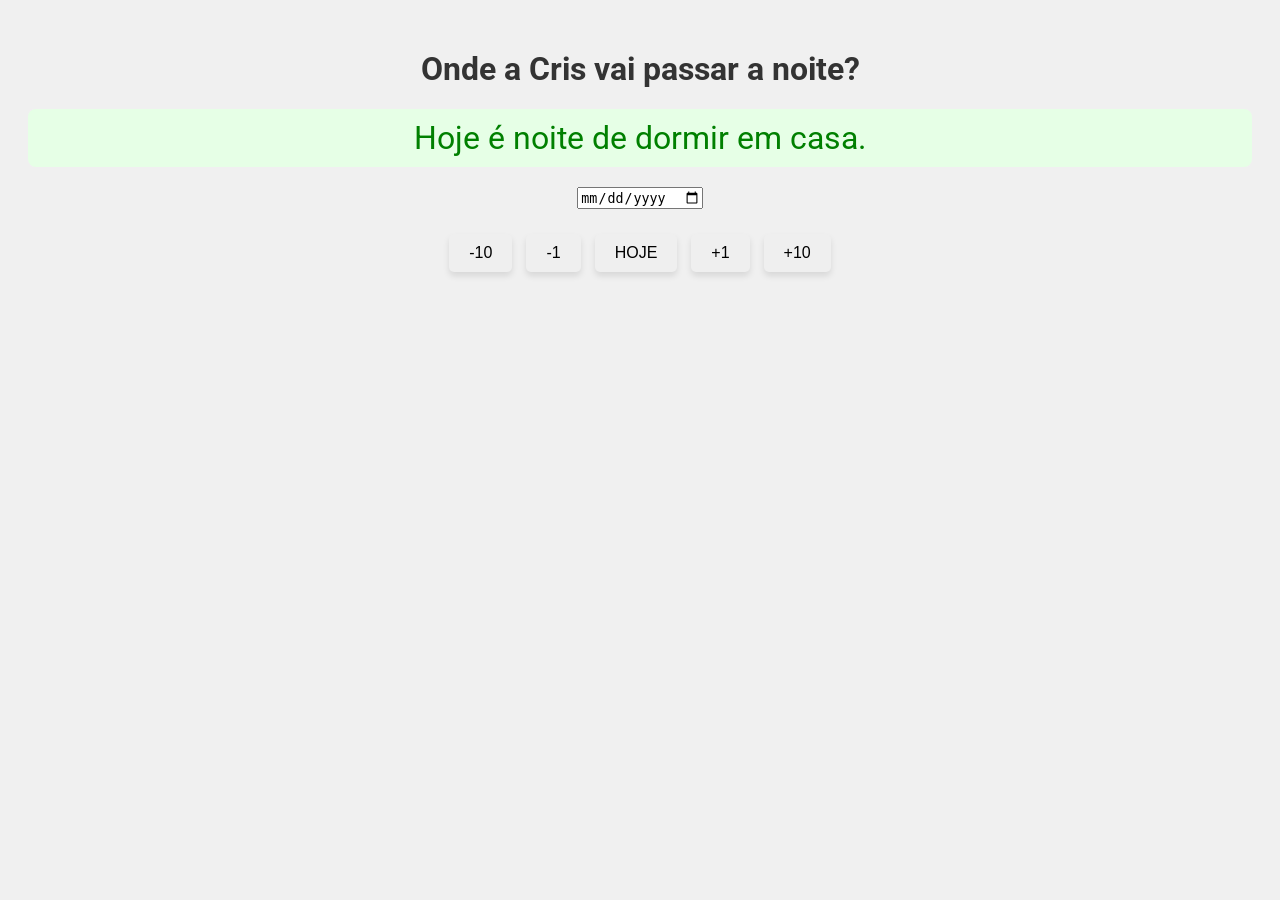
==== Index.html @ 70d3c45c "Create Index.html" ====
<!DOCTYPE html>

<html lang="pt-BR">

<head>

    <meta charset="UTF-8">

    <meta name="viewport" content="width=device-width, initial-scale=1.0">

    <title>Onde a Cris vai passar a noite?</title>

    <link href=https://fonts.googleapis.com/css2?family=Roboto:wght@400;700&display=swap rel="stylesheet">

    <style>

        body {

            font-family: 'Roboto', sans-serif;

            text-align: center;

            margin-top: 50px;

            background-color: #f0f0f0;

            color: #333;

        }

        #result {

            font-size: 2em;

            margin: 20px;

            padding: 10px;

            border-radius: 8px;

            transition: background-color 0.3s, color 0.3s;

        }

        .nav-buttons {

            margin: 20px;

        }

        .nav-buttons button {

            margin: 5px;

            padding: 10px 20px;

            font-size: 1em;

            border: none;

            border-radius: 5px;

            cursor: pointer;

            box-shadow: 0 4px 6px rgba(0, 0, 0, 0.1);

            transition: background-color 0.3s, transform 0.3s;

        }

        .nav-buttons button:hover {

            background-color: #ddd;

            transform: scale(1.05);

        }

        .fora {

            color: red;

            background-color: #ffe6e6;

        }

        .casa {

            color: green;

            background-color: #e6ffe6;

        }

    </style>

</head>

<body>

    <h1>Onde a Cris vai passar a noite?</h1>

    <div id="result"></div>

    <input type="date" id="datePicker" onchange="checkDate()">

    <div class="nav-buttons">

        <button onclick="navigateDate(-10)">-10</button>

        <button onclick="navigateDate(-1)">-1</button>

        <button onclick="navigateToday()">HOJE</button>

        <button onclick="navigateDate(1)">+1</button>

        <button onclick="navigateDate(10)">+10</button>

    </div>

    <div id="selectedDateValue"></div>

 

    <script>

        function isNoiteFora(date) {

            const startDate = new Date('2024-09-01');

            const diffTime = date.getTime() - startDate.getTime();

            const diffDays = Math.floor(diffTime / (1000 * 60 * 60 * 24));

            return diffDays % 2 !== 0;

        }

 

        function formatDate(date) {

            const options = { weekday: 'long', year: 'numeric', month: 'long', day: 'numeric' };

            const formattedDate = date.toLocaleDateString('pt-BR', options);

            return formattedDate.charAt(0).toUpperCase() + formattedDate.slice(1);

        }

 

        function addOneDay(date) {

            const newDate = new Date(date);

            newDate.setDate(newDate.getDate() + 1);

            return newDate;

        }

 

        function updateToday() {

            const today = new Date();

            const result = document.getElementById('result');

            const nextDay = addOneDay(today);

            if (isNoiteFora(today)) {

                result.textContent = `Hoje é noite de dormir fora.`;

                result.className = 'fora';

            } else {

                result.textContent = `Hoje é noite de dormir em casa.`;

                result.className = 'casa';

            }

        }

 

        function checkDate() {

            const datePicker = document.getElementById('datePicker');

            const selectedDate = new Date(datePicker.value);

            const result = document.getElementById('result');

            const selectedDateValue = document.getElementById('selectedDateValue');

//            selectedDateValue.textContent = `Data selecionada: ${datePicker.value}`;

            if (isNaN(selectedDate)) {

                result.textContent = 'Por favor, selecione uma data válida.';

                result.className = '';

                return;

            }

            const nextDay = addOneDay(selectedDate);

            const formattedDate = formatDate(nextDay);

            if (isNoiteFora(selectedDate)) {

                result.textContent = `${formattedDate} é noite de dormir fora.`;

                result.className = 'fora';

            } else {

                result.textContent = `${formattedDate} é noite de dormir em casa.`;

                result.className = 'casa';

            }

        }

 

        function navigateDate(days) {

            const datePicker = document.getElementById('datePicker');

            let selectedDate = new Date(datePicker.value);

            if (isNaN(selectedDate)) {

                selectedDate = new Date();

            }

            selectedDate.setDate(selectedDate.getDate() + days);

            datePicker.value = selectedDate.toISOString().split('T')[0];

            checkDate();

        }

 

        function navigateToday() {

            const datePicker = document.getElementById('datePicker');

            const today = new Date();

            datePicker.value = today.toISOString().split('T')[0];

            checkDate();

        }

 

        updateToday();

    </script>

</body>

</html>
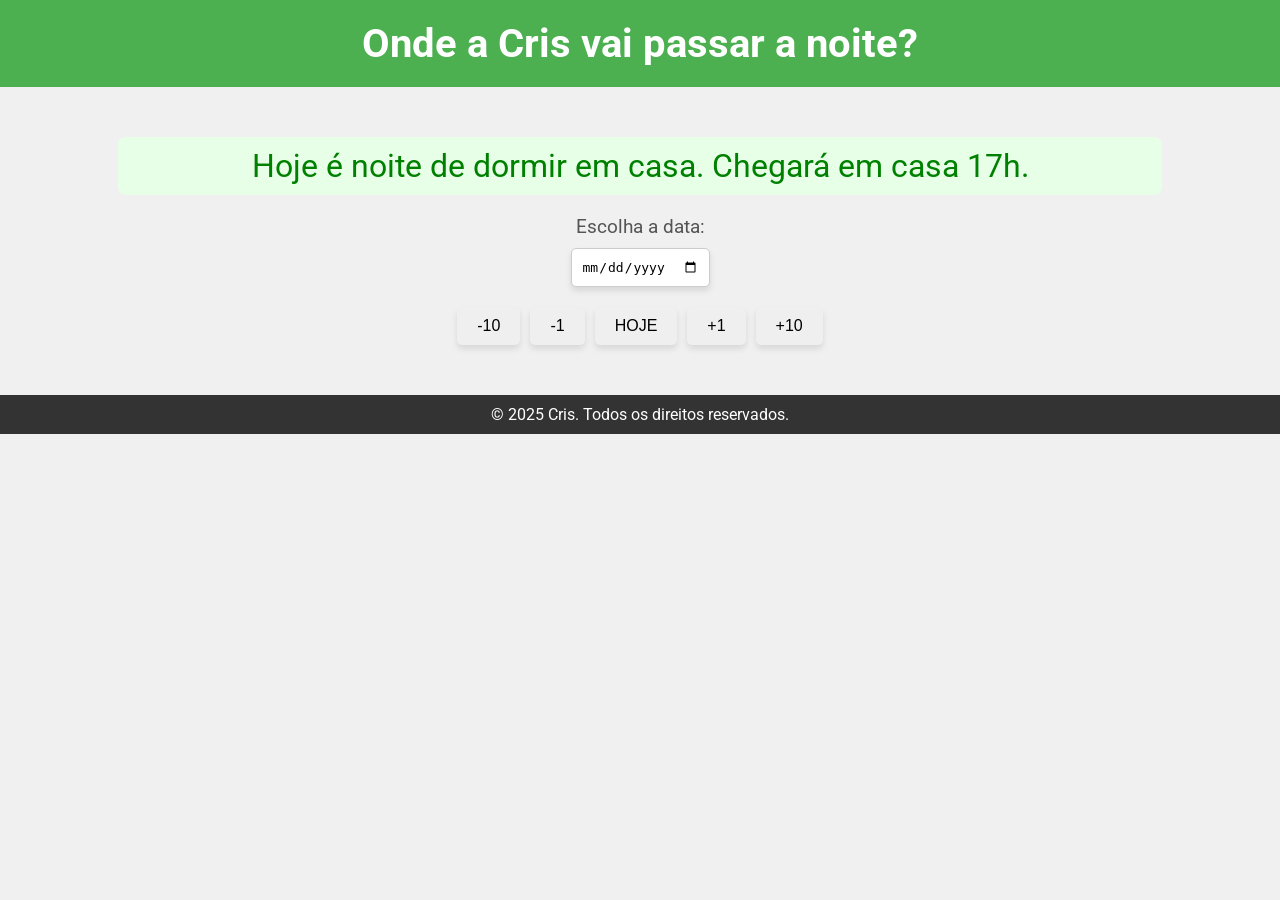
==== commit 84ae5940: "Update Index.html New Layout and better phrases." ====
--- a/Index.html
+++ b/Index.html
@@ -1,279 +1,107 @@
-
 <!DOCTYPE html>
-
 <html lang="pt-BR">
-
 <head>
-
     <meta charset="UTF-8">
-
     <meta name="viewport" content="width=device-width, initial-scale=1.0">
-
     <title>Onde a Cris vai passar a noite?</title>
-
-    <link href=https://fonts.googleapis.com/css2?family=Roboto:wght@400;700&display=swap rel="stylesheet">
-
-    <style>
-
-        body {
-
-            font-family: 'Roboto', sans-serif;
-
-            text-align: center;
-
-            margin-top: 50px;
-
-            background-color: #f0f0f0;
-
-            color: #333;
-
+    <link href="https://fonts.googleapis.com/css2?family=Roboto:wght@400;700&display=swap" rel="stylesheet">
+    <link rel="stylesheet" href="styles.css">
+</head>
+<body>
+    <header>
+        <h1>Onde a Cris vai passar a noite?</h1>
+    </header>
+    <main>
+        <div id="result"></div>
+        <div class="date-container">
+            <label for="datePicker" class="date-label">Escolha a data:</label>
+            <input type="date" id="datePicker" onchange="checkDate()" class="date-picker">
+        </div>
+        <div class="nav-buttons">
+            <button onclick="navigateDate(-10)">-10</button>
+            <button onclick="navigateDate(-1)">-1</button>
+            <button onclick="navigateToday()">HOJE</button>
+            <button onclick="navigateDate(1)">+1</button>
+            <button onclick="navigateDate(10)">+10</button>
+        </div>
+        <div id="selectedDateValue"></div>
+    </main>
+    <footer>
+        <p>&copy; 2025 Cris. Todos os direitos reservados.</p>
+    </footer>
+    <script>
+        function isNoiteFora(date) {
+            const startDate = new Date('2024-09-01');
+            const diffTime = date.getTime() - startDate.getTime();
+            const diffDays = Math.floor(diffTime / (1000 * 60 * 60 * 24));
+            return diffDays % 2 !== 0;
         }
 
-        #result {
-
-            font-size: 2em;
-
-            margin: 20px;
-
-            padding: 10px;
-
-            border-radius: 8px;
-
-            transition: background-color 0.3s, color 0.3s;
-
+        function formatDate(date) {
+            const options = { weekday: 'long', year: 'numeric', month: 'long', day: 'numeric' };
+            const formattedDate = date.toLocaleDateString('pt-BR', options);
+            return formattedDate.charAt(0).toUpperCase() + formattedDate.slice(1);
         }
 
-        .nav-buttons {
-
-            margin: 20px;
-
+        function addOneDay(date) {
+            const newDate = new Date(date);
+            newDate.setDate(newDate.getDate() + 1);
+            return newDate;
         }
 
-        .nav-buttons button {
-
-            margin: 5px;
-
-            padding: 10px 20px;
-
-            font-size: 1em;
-
-            border: none;
-
-            border-radius: 5px;
-
-            cursor: pointer;
-
-            box-shadow: 0 4px 6px rgba(0, 0, 0, 0.1);
-
-            transition: background-color 0.3s, transform 0.3s;
-
+        function updateToday() {
+            const today = new Date();
+            const result = document.getElementById('result');
+            const nextDay = addOneDay(today);
+            if (isNoiteFora(today)) {
+                result.textContent = `Hoje é noite de dormir fora. Em casa até as 19h30.`;
+                result.className = 'fora';
+            } else {
+                result.textContent = `Hoje é noite de dormir em casa. Chegará em casa 17h.`;
+                result.className = 'casa';
+            }
         }
 
-        .nav-buttons button:hover {
-
-            background-color: #ddd;
-
-            transform: scale(1.05);
-
+        function checkDate() {
+            const datePicker = document.getElementById('datePicker');
+            const selectedDate = new Date(datePicker.value);
+            const result = document.getElementById('result');
+            const selectedDateValue = document.getElementById('selectedDateValue');
+            if (isNaN(selectedDate)) {
+                result.textContent = 'Por favor, selecione uma data válida.';
+                result.className = '';
+                return;
+            }
+            const nextDay = addOneDay(selectedDate);
+            const formattedDate = formatDate(nextDay);
+            if (isNoiteFora(selectedDate)) {
+                result.textContent = `${formattedDate} é noite de dormir fora. Em casa até as 19h30.`;
+                result.className = 'fora';
+            } else {
+                result.textContent = `${formattedDate} é noite de dormir em casa. Chegará em casa 17h`;
+                result.className = 'casa';
+            }
         }
 
-        .fora {
-
-            color: red;
-
-            background-color: #ffe6e6;
-
+        function navigateDate(days) {
+            const datePicker = document.getElementById('datePicker');
+            let selectedDate = new Date(datePicker.value);
+            if (isNaN(selectedDate)) {
+                selectedDate = new Date();
+            }
+            selectedDate.setDate(selectedDate.getDate() + days);
+            datePicker.value = selectedDate.toISOString().split('T')[0];
+            checkDate();
         }
 
-        .casa {
-
-            color: green;
-
-            background-color: #e6ffe6;
-
+        function navigateToday() {
+            const datePicker = document.getElementById('datePicker');
+            const today = new Date();
+            datePicker.value = today.toISOString().split('T')[0];
+            checkDate();
         }
 
-    </style>
-
-</head>
-
-<body>
-
-    <h1>Onde a Cris vai passar a noite?</h1>
-
-    <div id="result"></div>
-
-    <input type="date" id="datePicker" onchange="checkDate()">
-
-    <div class="nav-buttons">
-
-        <button onclick="navigateDate(-10)">-10</button>
-
-        <button onclick="navigateDate(-1)">-1</button>
-
-        <button onclick="navigateToday()">HOJE</button>
-
-        <button onclick="navigateDate(1)">+1</button>
-
-        <button onclick="navigateDate(10)">+10</button>
-
-    </div>
-
-    <div id="selectedDateValue"></div>
-
- 
-
-    <script>
-
-        function isNoiteFora(date) {
-
-            const startDate = new Date('2024-09-01');
-
-            const diffTime = date.getTime() - startDate.getTime();
-
-            const diffDays = Math.floor(diffTime / (1000 * 60 * 60 * 24));
-
-            return diffDays % 2 !== 0;
-
-        }
-
- 
-
-        function formatDate(date) {
-
-            const options = { weekday: 'long', year: 'numeric', month: 'long', day: 'numeric' };
-
-            const formattedDate = date.toLocaleDateString('pt-BR', options);
-
-            return formattedDate.charAt(0).toUpperCase() + formattedDate.slice(1);
-
-        }
-
- 
-
-        function addOneDay(date) {
-
-            const newDate = new Date(date);
-
-            newDate.setDate(newDate.getDate() + 1);
-
-            return newDate;
-
-        }
-
- 
-
-        function updateToday() {
-
-            const today = new Date();
-
-            const result = document.getElementById('result');
-
-            const nextDay = addOneDay(today);
-
-            if (isNoiteFora(today)) {
-
-                result.textContent = `Hoje é noite de dormir fora.`;
-
-                result.className = 'fora';
-
-            } else {
-
-                result.textContent = `Hoje é noite de dormir em casa.`;
-
-                result.className = 'casa';
-
-            }
-
-        }
-
- 
-
-        function checkDate() {
-
-            const datePicker = document.getElementById('datePicker');
-
-            const selectedDate = new Date(datePicker.value);
-
-            const result = document.getElementById('result');
-
-            const selectedDateValue = document.getElementById('selectedDateValue');
-
-//            selectedDateValue.textContent = `Data selecionada: ${datePicker.value}`;
-
-            if (isNaN(selectedDate)) {
-
-                result.textContent = 'Por favor, selecione uma data válida.';
-
-                result.className = '';
-
-                return;
-
-            }
-
-            const nextDay = addOneDay(selectedDate);
-
-            const formattedDate = formatDate(nextDay);
-
-            if (isNoiteFora(selectedDate)) {
-
-                result.textContent = `${formattedDate} é noite de dormir fora.`;
-
-                result.className = 'fora';
-
-            } else {
-
-                result.textContent = `${formattedDate} é noite de dormir em casa.`;
-
-                result.className = 'casa';
-
-            }
-
-        }
-
- 
-
-        function navigateDate(days) {
-
-            const datePicker = document.getElementById('datePicker');
-
-            let selectedDate = new Date(datePicker.value);
-
-            if (isNaN(selectedDate)) {
-
-                selectedDate = new Date();
-
-            }
-
-            selectedDate.setDate(selectedDate.getDate() + days);
-
-            datePicker.value = selectedDate.toISOString().split('T')[0];
-
-            checkDate();
-
-        }
-
- 
-
-        function navigateToday() {
-
-            const datePicker = document.getElementById('datePicker');
-
-            const today = new Date();
-
-            datePicker.value = today.toISOString().split('T')[0];
-
-            checkDate();
-
-        }
-
- 
-
         updateToday();
-
     </script>
-
 </body>
-
-</html>
-
+</html
--- a/styles.css
+++ b/styles.css
@@ -0,0 +1,103 @@
+body {
+    font-family: 'Roboto', sans-serif;
+    text-align: center;
+    margin: 0;
+    padding: 0;
+    background-color: #f0f0f0;
+    color: #333;
+}
+
+header {
+    background-color: #4caf50;
+    color: white;
+    padding: 20px 0;
+}
+
+h1 {
+    margin: 0;
+    font-size: 2.5em;
+}
+
+main {
+    margin-top: 50px;
+}
+
+.date-container {
+    margin: 20px auto;
+    display: flex;
+    flex-direction: column;
+    align-items: center;
+}
+
+.date-label {
+    font-size: 1.2em;
+    margin-bottom: 10px;
+    color: #555;
+}
+
+.date-picker {
+    padding: 10px;
+    font-size: 1em;
+    border: 1px solid #ccc;
+    border-radius: 5px;
+    box-shadow: 0 4px 6px rgba(0, 0, 0, 0.1);
+    transition: border-color 0.3s, box-shadow 0.3s;
+}
+
+.date-picker:focus {
+    border-color: #4caf50;
+    box-shadow: 0 0 8px rgba(76, 175, 80, 0.5);
+    outline: none;
+}
+
+#result {
+    font-size: 2em;
+    margin: 20px auto;
+    padding: 10px;
+    border-radius: 8px;
+    width: 80%;
+    transition: background-color 0.3s, color 0.3s;
+}
+
+.nav-buttons {
+    margin: 20px auto;
+    display: flex;
+    justify-content: center;
+    gap: 10px;
+}
+
+.nav-buttons button {
+    padding: 10px 20px;
+    font-size: 1em;
+    border: none;
+    border-radius: 5px;
+    cursor: pointer;
+    box-shadow: 0 4px 6px rgba(0, 0, 0, 0.1);
+    transition: background-color 0.3s, transform 0.3s;
+}
+
+.nav-buttons button:hover {
+    background-color: #ddd;
+    transform: scale(1.05);
+}
+
+.fora {
+    color: red;
+    background-color: #ffe6e6;
+}
+
+.casa {
+    color: green;
+    background-color: #e6ffe6;
+}
+
+footer {
+    margin-top: 50px;
+    padding: 10px 0;
+    background-color: #333;
+    color: white;
+}
+
+footer p {
+    margin: 0;
+}
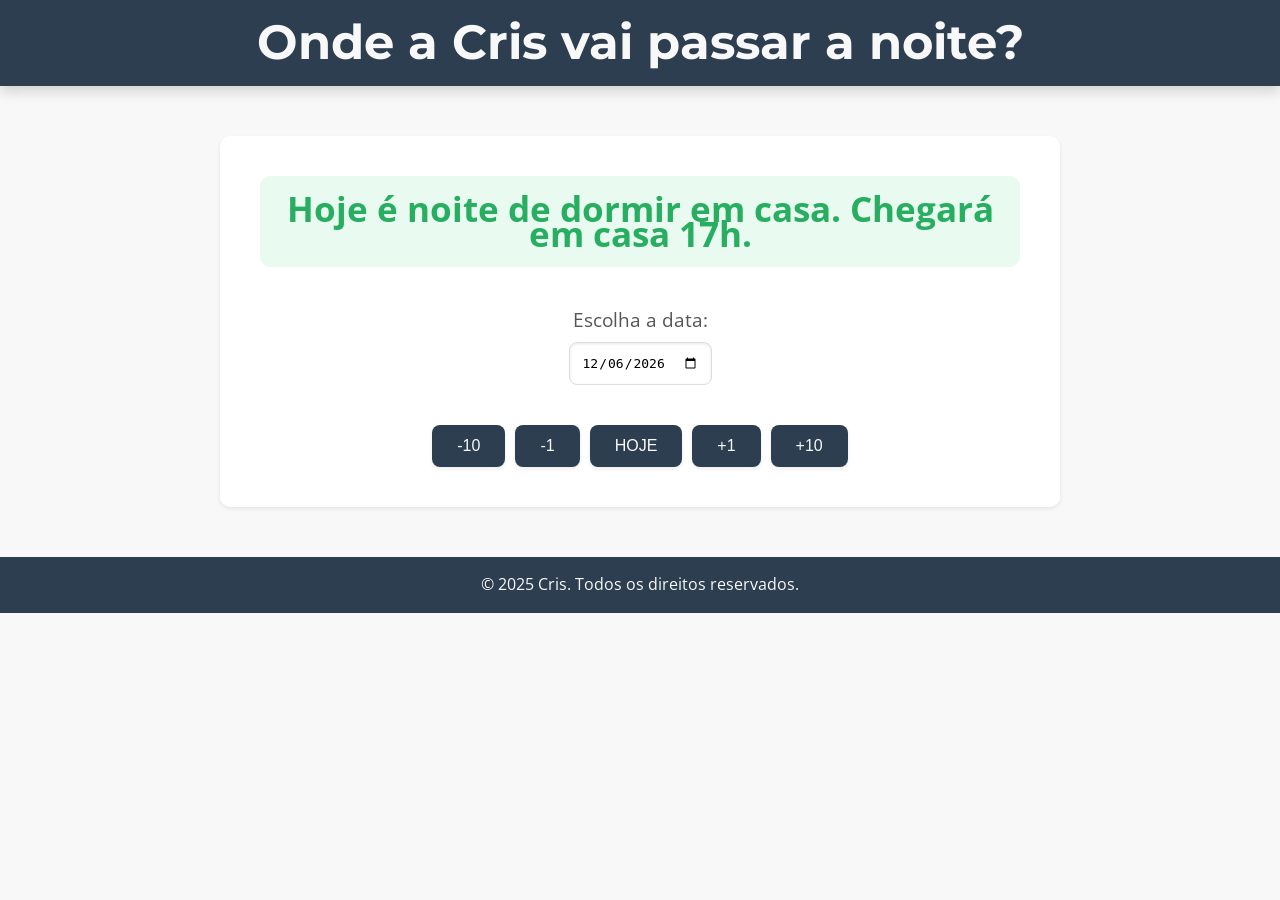
==== commit 0d95ec76: "Update Index.html" ====
--- a/Index.html
+++ b/Index.html
@@ -4,7 +4,8 @@
     <meta charset="UTF-8">
     <meta name="viewport" content="width=device-width, initial-scale=1.0">
     <title>Onde a Cris vai passar a noite?</title>
-    <link href="https://fonts.googleapis.com/css2?family=Roboto:wght@400;700&display=swap" rel="stylesheet">
+    <link rel="icon" type="image/png" href="https://crazy-spy.github.io/Nightcheck/pin.png">
+    <link href="https://fonts.googleapis.com/css2?family=Open+Sans:wght@400;700&family=Montserrat:wght@700&display=swap" rel="stylesheet">
     <link rel="stylesheet" href="styles.css">
 </head>
 <body>
@@ -31,10 +32,16 @@
     </footer>
     <script>
         function isNoiteFora(date) {
+            // A data de referência é 2024-09-01 para "Casa" (par)
+            // Se diffDays for 0 (01/09/2024), então 0 % 2 é 0, que é par (casa).
+            // Se diffDays for 1 (02/09/2024), então 1 % 2 é 1, que é ímpar (fora).
             const startDate = new Date('2024-09-01');
+            startDate.setHours(0, 0, 0, 0); // Zera horas para comparação precisa
+            date.setHours(0, 0, 0, 0); // Zera horas da data selecionada
+
             const diffTime = date.getTime() - startDate.getTime();
             const diffDays = Math.floor(diffTime / (1000 * 60 * 60 * 24));
-            return diffDays % 2 !== 0;
+            return diffDays % 2 !== 0; // true para ímpar (fora), false para par (casa)
         }
 
         function formatDate(date) {
@@ -49,46 +56,61 @@
             return newDate;
         }
 
-        function updateToday() {
-            const today = new Date();
+        function updateResult(date, isToday = false) {
             const result = document.getElementById('result');
-            const nextDay = addOneDay(today);
-            if (isNoiteFora(today)) {
-                result.textContent = `Hoje é noite de dormir fora. Em casa até as 19h30.`;
-                result.className = 'fora';
+            const resultText = isNoiteFora(date);
+            let message = "";
+            let className = "";
+
+            if (isToday) {
+                if (resultText) {
+                    message = `Hoje é noite de dormir fora. Em casa até as 19h30.`;
+                    className = 'fora';
+                } else {
+                    message = `Hoje é noite de dormir em casa. Chegará em casa 17h.`;
+                    className = 'casa';
+                }
             } else {
-                result.textContent = `Hoje é noite de dormir em casa. Chegará em casa 17h.`;
-                result.className = 'casa';
+                const nextDayForDisplay = new Date(date);
+                nextDayForDisplay.setDate(nextDayForDisplay.getDate() + 1); // Display the next day, as logic implies
+                const formattedDate = formatDate(nextDayForDisplay);
+                if (resultText) {
+                    message = `${formattedDate} é noite de dormir fora. Em casa até as 19h30.`;
+                    className = 'fora';
+                } else {
+                    message = `${formattedDate} é noite de dormir em casa. Chegará em casa 17h`;
+                    className = 'casa';
+                }
             }
+            result.textContent = message;
+            result.className = className;
         }
+
 
         function checkDate() {
             const datePicker = document.getElementById('datePicker');
             const selectedDate = new Date(datePicker.value);
-            const result = document.getElementById('result');
-            const selectedDateValue = document.getElementById('selectedDateValue');
-            if (isNaN(selectedDate)) {
+
+            if (isNaN(selectedDate.getTime())) { // Melhor verificação de data inválida
+                const result = document.getElementById('result');
                 result.textContent = 'Por favor, selecione uma data válida.';
                 result.className = '';
                 return;
             }
-            const nextDay = addOneDay(selectedDate);
-            const formattedDate = formatDate(nextDay);
-            if (isNoiteFora(selectedDate)) {
-                result.textContent = `${formattedDate} é noite de dormir fora. Em casa até as 19h30.`;
-                result.className = 'fora';
-            } else {
-                result.textContent = `${formattedDate} é noite de dormir em casa. Chegará em casa 17h`;
-                result.className = 'casa';
-            }
+            updateResult(selectedDate, false);
         }
 
         function navigateDate(days) {
             const datePicker = document.getElementById('datePicker');
-            let selectedDate = new Date(datePicker.value);
-            if (isNaN(selectedDate)) {
+            let selectedDate;
+
+            // Se nada foi selecionado, começa de hoje
+            if (!datePicker.value) {
                 selectedDate = new Date();
+            } else {
+                selectedDate = new Date(datePicker.value);
             }
+
             selectedDate.setDate(selectedDate.getDate() + days);
             datePicker.value = selectedDate.toISOString().split('T')[0];
             checkDate();
@@ -98,10 +120,13 @@
             const datePicker = document.getElementById('datePicker');
             const today = new Date();
             datePicker.value = today.toISOString().split('T')[0];
-            checkDate();
+            updateResult(today, true); // Atualiza com a lógica de "hoje"
         }
 
-        updateToday();
+        // Inicializa com a data de hoje e atualiza o resultado
+        document.addEventListener('DOMContentLoaded', () => {
+            navigateToday();
+        });
     </script>
 </body>
-</html
+</html>
--- a/styles.css
+++ b/styles.css
@@ -1,29 +1,57 @@
+:root {
+    --primary-dark: #2c3e50; /* Azul petróleo escuro */
+    --secondary-blue: #34495e; /* Cinza azulado escuro */
+    --background-light: #f8f8f8; /* Branco muito suave */
+    --text-dark: #222;
+    --text-light: #f8f8f8;
+
+    --status-away-bg: rgba(231, 76, 60, 0.1); /* Terracota suave com opacidade */
+    --status-away-text: #c0392b; /* Terracota escuro */
+    --status-home-bg: rgba(46, 204, 113, 0.1); /* Verde folha suave com opacidade */
+    --status-home-text: #27ae60; /* Verde folha escuro */
+
+    --border-color: #ddd;
+    --focus-border: #3498db; /* Azul para foco */
+    --shadow-light: 0 2px 4px rgba(0, 0, 0, 0.08);
+    --shadow-medium: 0 6px 12px rgba(0, 0, 0, 0.15);
+}
+
 body {
-    font-family: 'Roboto', sans-serif;
+    font-family: 'Open Sans', sans-serif; /* Fonte atualizada */
     text-align: center;
     margin: 0;
     padding: 0;
-    background-color: #f0f0f0;
-    color: #333;
+    background-color: var(--background-light);
+    color: var(--text-dark);
+    line-height: 1.6em; /* Espaçamento entre linhas melhorado */
 }
 
 header {
-    background-color: #4caf50;
-    color: white;
-    padding: 20px 0;
+    background-color: var(--primary-dark);
+    color: var(--text-light);
+    padding: 30px 0; /* Mais padding */
+    box-shadow: var(--shadow-medium); /* Sombra para profundidade */
 }
 
 h1 {
+    font-family: 'Montserrat', sans-serif; /* Fonte diferente para título */
+    font-weight: 700;
+    font-size: 3em; /* Tamanho maior */
     margin: 0;
-    font-size: 2.5em;
 }
 
 main {
-    margin-top: 50px;
+    max-width: 800px; /* Largura máxima para centralizar conteúdo */
+    margin: 50px auto; /* Centraliza a main */
+    padding: 20px;
+    background-color: white; /* Fundo branco para "card" */
+    border-radius: 10px; /* Bordas arredondadas */
+    box-shadow: var(--shadow-light); /* Sombra suave */
 }
 
 .date-container {
     margin: 20px auto;
+    padding: 20px; /* Mais padding */
     display: flex;
     flex-direction: column;
     align-items: center;
@@ -36,27 +64,28 @@
 }
 
 .date-picker {
-    padding: 10px;
+    padding: 12px; /* Ligeiramente maior */
     font-size: 1em;
-    border: 1px solid #ccc;
-    border-radius: 5px;
-    box-shadow: 0 4px 6px rgba(0, 0, 0, 0.1);
-    transition: border-color 0.3s, box-shadow 0.3s;
+    border: 1px solid var(--border-color);
+    border-radius: 8px; /* Bordas mais suaves */
+    box-shadow: inset 0 1px 3px rgba(0, 0, 0, 0.1); /* Sombra interna sutil */
+    transition: all 0.3s ease-in-out; /* Transição suave */
 }
 
 .date-picker:focus {
-    border-color: #4caf50;
-    box-shadow: 0 0 8px rgba(76, 175, 80, 0.5);
+    border-color: var(--focus-border);
+    box-shadow: 0 0 0 3px rgba(52, 152, 219, 0.2), inset 0 1px 3px rgba(0, 0, 0, 0.1); /* Anel de foco sutil */
     outline: none;
 }
 
 #result {
-    font-size: 2em;
+    font-size: 2.2em; /* Tamanho da fonte ajustado */
     margin: 20px auto;
-    padding: 10px;
-    border-radius: 8px;
-    width: 80%;
-    transition: background-color 0.3s, color 0.3s;
+    padding: 20px; /* Mais padding */
+    border-radius: 10px; /* Bordas arredondadas consistentes */
+    max-width: 90%; /* Ajuste de largura dentro do container */
+    font-weight: 700; /* Texto em negrito */
+    transition: background-color 0.3s ease-in-out, color 0.3s ease-in-out; /* Transição suave */
 }
 
 .nav-buttons {
@@ -67,35 +96,38 @@
 }
 
 .nav-buttons button {
-    padding: 10px 20px;
+    padding: 12px 25px; /* Botões maiores */
     font-size: 1em;
     border: none;
-    border-radius: 5px;
+    border-radius: 8px; /* Bordas arredondadas consistentes */
     cursor: pointer;
-    box-shadow: 0 4px 6px rgba(0, 0, 0, 0.1);
-    transition: background-color 0.3s, transform 0.3s;
+    background-color: var(--primary-dark); /* Cor principal para os botões */
+    color: var(--text-light);
+    box-shadow: var(--shadow-light); /* Sombra sutil */
+    transition: all 0.3s ease-in-out; /* Transição suave */
 }
 
 .nav-buttons button:hover {
-    background-color: #ddd;
-    transform: scale(1.05);
+    background-color: var(--secondary-blue); /* Cor secundária no hover */
+    transform: translateY(-2px); /* Efeito de 'levantar' */
+    box-shadow: var(--shadow-medium); /* Sombra mais pronunciada no hover */
 }
 
 .fora {
-    color: red;
-    background-color: #ffe6e6;
+    color: var(--status-away-text);
+    background-color: var(--status-away-bg);
 }
 
 .casa {
-    color: green;
-    background-color: #e6ffe6;
+    color: var(--status-home-text);
+    background-color: var(--status-home-bg);
 }
 
 footer {
     margin-top: 50px;
-    padding: 10px 0;
-    background-color: #333;
-    color: white;
+    padding: 15px 0; /* Mais padding */
+    background-color: var(--primary-dark); /* Cor principal para o rodapé */
+    color: var(--text-light);
 }
 
 footer p {
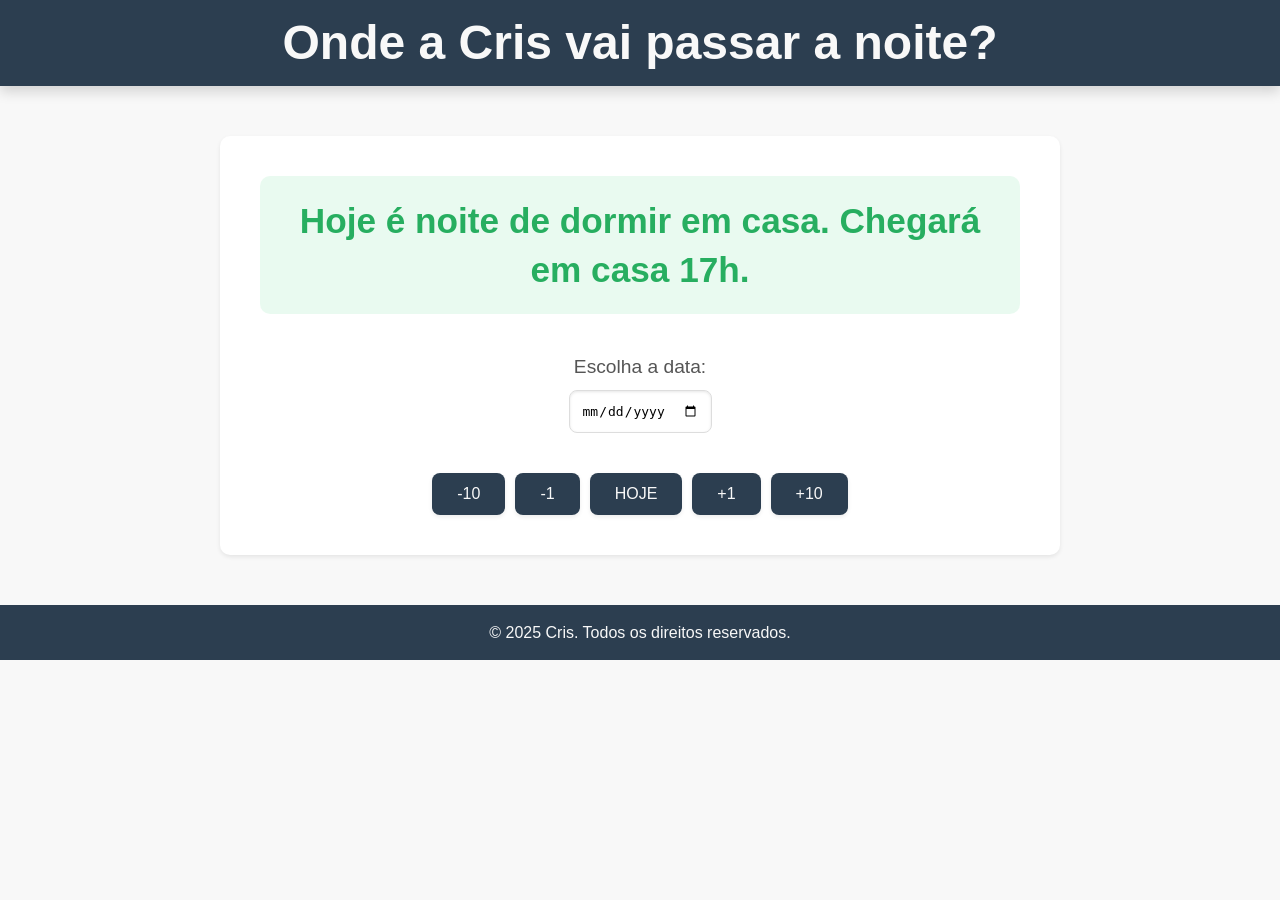
==== commit 0a189ace: "Update Index.html" ====
--- a/Index.html
+++ b/Index.html
@@ -5,7 +5,7 @@
     <meta name="viewport" content="width=device-width, initial-scale=1.0">
     <title>Onde a Cris vai passar a noite?</title>
     <link rel="icon" type="image/png" href="https://crazy-spy.github.io/Nightcheck/pin.png">
-    <link href="https://fonts.googleapis.com/css2?family=Open+Sans:wght@400;700&family=Montserrat:wght@700&display=swap" rel="stylesheet">
+    <link href="https://fonts.googleapis.com/css2?family=Roboto:wght@400;700&display=swap" rel="stylesheet">
     <link rel="stylesheet" href="styles.css">
 </head>
 <body>
@@ -32,16 +32,10 @@
     </footer>
     <script>
         function isNoiteFora(date) {
-            // A data de referência é 2024-09-01 para "Casa" (par)
-            // Se diffDays for 0 (01/09/2024), então 0 % 2 é 0, que é par (casa).
-            // Se diffDays for 1 (02/09/2024), então 1 % 2 é 1, que é ímpar (fora).
             const startDate = new Date('2024-09-01');
-            startDate.setHours(0, 0, 0, 0); // Zera horas para comparação precisa
-            date.setHours(0, 0, 0, 0); // Zera horas da data selecionada
-
             const diffTime = date.getTime() - startDate.getTime();
             const diffDays = Math.floor(diffTime / (1000 * 60 * 60 * 24));
-            return diffDays % 2 !== 0; // true para ímpar (fora), false para par (casa)
+            return diffDays % 2 !== 0;
         }
 
         function formatDate(date) {
@@ -56,61 +50,46 @@
             return newDate;
         }
 
-        function updateResult(date, isToday = false) {
+        function updateToday() {
+            const today = new Date();
             const result = document.getElementById('result');
-            const resultText = isNoiteFora(date);
-            let message = "";
-            let className = "";
-
-            if (isToday) {
-                if (resultText) {
-                    message = `Hoje é noite de dormir fora. Em casa até as 19h30.`;
-                    className = 'fora';
-                } else {
-                    message = `Hoje é noite de dormir em casa. Chegará em casa 17h.`;
-                    className = 'casa';
-                }
+            const nextDay = addOneDay(today);
+            if (isNoiteFora(today)) {
+                result.textContent = `Hoje é noite de dormir fora. Em casa até as 19h30.`;
+                result.className = 'fora';
             } else {
-                const nextDayForDisplay = new Date(date);
-                nextDayForDisplay.setDate(nextDayForDisplay.getDate() + 1); // Display the next day, as logic implies
-                const formattedDate = formatDate(nextDayForDisplay);
-                if (resultText) {
-                    message = `${formattedDate} é noite de dormir fora. Em casa até as 19h30.`;
-                    className = 'fora';
-                } else {
-                    message = `${formattedDate} é noite de dormir em casa. Chegará em casa 17h`;
-                    className = 'casa';
-                }
+                result.textContent = `Hoje é noite de dormir em casa. Chegará em casa 17h.`;
+                result.className = 'casa';
             }
-            result.textContent = message;
-            result.className = className;
         }
-
 
         function checkDate() {
             const datePicker = document.getElementById('datePicker');
             const selectedDate = new Date(datePicker.value);
-
-            if (isNaN(selectedDate.getTime())) { // Melhor verificação de data inválida
-                const result = document.getElementById('result');
+            const result = document.getElementById('result');
+            const selectedDateValue = document.getElementById('selectedDateValue');
+            if (isNaN(selectedDate)) {
                 result.textContent = 'Por favor, selecione uma data válida.';
                 result.className = '';
                 return;
             }
-            updateResult(selectedDate, false);
+            const nextDay = addOneDay(selectedDate);
+            const formattedDate = formatDate(nextDay);
+            if (isNoiteFora(selectedDate)) {
+                result.textContent = `${formattedDate} é noite de dormir fora. Em casa até as 19h30.`;
+                result.className = 'fora';
+            } else {
+                result.textContent = `${formattedDate} é noite de dormir em casa. Chegará em casa 17h`;
+                result.className = 'casa';
+            }
         }
 
         function navigateDate(days) {
             const datePicker = document.getElementById('datePicker');
-            let selectedDate;
-
-            // Se nada foi selecionado, começa de hoje
-            if (!datePicker.value) {
+            let selectedDate = new Date(datePicker.value);
+            if (isNaN(selectedDate)) {
                 selectedDate = new Date();
-            } else {
-                selectedDate = new Date(datePicker.value);
             }
-
             selectedDate.setDate(selectedDate.getDate() + days);
             datePicker.value = selectedDate.toISOString().split('T')[0];
             checkDate();
@@ -120,13 +99,10 @@
             const datePicker = document.getElementById('datePicker');
             const today = new Date();
             datePicker.value = today.toISOString().split('T')[0];
-            updateResult(today, true); // Atualiza com a lógica de "hoje"
+            checkDate();
         }
 
-        // Inicializa com a data de hoje e atualiza o resultado
-        document.addEventListener('DOMContentLoaded', () => {
-            navigateToday();
-        });
+        updateToday();
     </script>
 </body>
-</html>
+</html
--- a/styles.css
+++ b/styles.css
@@ -86,6 +86,7 @@
     max-width: 90%; /* Ajuste de largura dentro do container */
     font-weight: 700; /* Texto em negrito */
     transition: background-color 0.3s ease-in-out, color 0.3s ease-in-out; /* Transição suave */
+    line-height: 1.4; /* Aumentei o espaçamento entre linhas */
 }
 
 .nav-buttons {
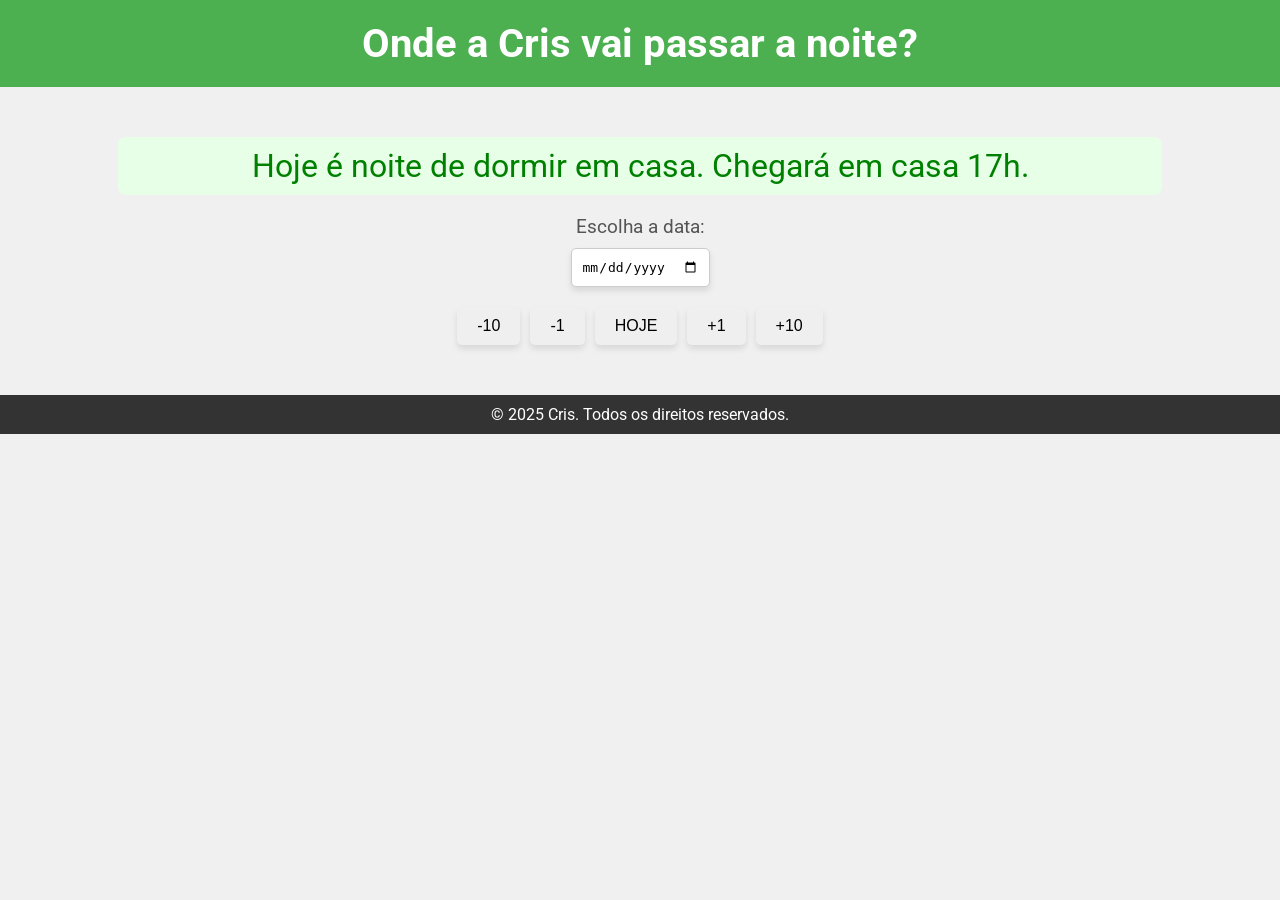
==== commit 0a0ddc29: "Update Index.html" ====
--- a/Index.html
+++ b/Index.html
@@ -105,4 +105,4 @@
         updateToday();
     </script>
 </body>
-</html
+</html>
--- a/styles.css
+++ b/styles.css
@@ -1,57 +1,29 @@
-:root {
-    --primary-dark: #2c3e50; /* Azul petróleo escuro */
-    --secondary-blue: #34495e; /* Cinza azulado escuro */
-    --background-light: #f8f8f8; /* Branco muito suave */
-    --text-dark: #222;
-    --text-light: #f8f8f8;
-
-    --status-away-bg: rgba(231, 76, 60, 0.1); /* Terracota suave com opacidade */
-    --status-away-text: #c0392b; /* Terracota escuro */
-    --status-home-bg: rgba(46, 204, 113, 0.1); /* Verde folha suave com opacidade */
-    --status-home-text: #27ae60; /* Verde folha escuro */
-
-    --border-color: #ddd;
-    --focus-border: #3498db; /* Azul para foco */
-    --shadow-light: 0 2px 4px rgba(0, 0, 0, 0.08);
-    --shadow-medium: 0 6px 12px rgba(0, 0, 0, 0.15);
-}
-
 body {
-    font-family: 'Open Sans', sans-serif; /* Fonte atualizada */
+    font-family: 'Roboto', sans-serif;
     text-align: center;
     margin: 0;
     padding: 0;
-    background-color: var(--background-light);
-    color: var(--text-dark);
-    line-height: 1.6em; /* Espaçamento entre linhas melhorado */
+    background-color: #f0f0f0;
+    color: #333;
 }
 
 header {
-    background-color: var(--primary-dark);
-    color: var(--text-light);
-    padding: 30px 0; /* Mais padding */
-    box-shadow: var(--shadow-medium); /* Sombra para profundidade */
+    background-color: #4caf50;
+    color: white;
+    padding: 20px 0;
 }
 
 h1 {
-    font-family: 'Montserrat', sans-serif; /* Fonte diferente para título */
-    font-weight: 700;
-    font-size: 3em; /* Tamanho maior */
     margin: 0;
+    font-size: 2.5em;
 }
 
 main {
-    max-width: 800px; /* Largura máxima para centralizar conteúdo */
-    margin: 50px auto; /* Centraliza a main */
-    padding: 20px;
-    background-color: white; /* Fundo branco para "card" */
-    border-radius: 10px; /* Bordas arredondadas */
-    box-shadow: var(--shadow-light); /* Sombra suave */
+    margin-top: 50px;
 }
 
 .date-container {
     margin: 20px auto;
-    padding: 20px; /* Mais padding */
     display: flex;
     flex-direction: column;
     align-items: center;
@@ -64,29 +36,27 @@
 }
 
 .date-picker {
-    padding: 12px; /* Ligeiramente maior */
+    padding: 10px;
     font-size: 1em;
-    border: 1px solid var(--border-color);
-    border-radius: 8px; /* Bordas mais suaves */
-    box-shadow: inset 0 1px 3px rgba(0, 0, 0, 0.1); /* Sombra interna sutil */
-    transition: all 0.3s ease-in-out; /* Transição suave */
+    border: 1px solid #ccc;
+    border-radius: 5px;
+    box-shadow: 0 4px 6px rgba(0, 0, 0, 0.1);
+    transition: border-color 0.3s, box-shadow 0.3s;
 }
 
 .date-picker:focus {
-    border-color: var(--focus-border);
-    box-shadow: 0 0 0 3px rgba(52, 152, 219, 0.2), inset 0 1px 3px rgba(0, 0, 0, 0.1); /* Anel de foco sutil */
+    border-color: #4caf50;
+    box-shadow: 0 0 8px rgba(76, 175, 80, 0.5);
     outline: none;
 }
 
 #result {
-    font-size: 2.2em; /* Tamanho da fonte ajustado */
+    font-size: 2em;
     margin: 20px auto;
-    padding: 20px; /* Mais padding */
-    border-radius: 10px; /* Bordas arredondadas consistentes */
-    max-width: 90%; /* Ajuste de largura dentro do container */
-    font-weight: 700; /* Texto em negrito */
-    transition: background-color 0.3s ease-in-out, color 0.3s ease-in-out; /* Transição suave */
-    line-height: 1.4; /* Aumentei o espaçamento entre linhas */
+    padding: 10px;
+    border-radius: 8px;
+    width: 80%;
+    transition: background-color 0.3s, color 0.3s;
 }
 
 .nav-buttons {
@@ -97,38 +67,35 @@
 }
 
 .nav-buttons button {
-    padding: 12px 25px; /* Botões maiores */
+    padding: 10px 20px;
     font-size: 1em;
     border: none;
-    border-radius: 8px; /* Bordas arredondadas consistentes */
+    border-radius: 5px;
     cursor: pointer;
-    background-color: var(--primary-dark); /* Cor principal para os botões */
-    color: var(--text-light);
-    box-shadow: var(--shadow-light); /* Sombra sutil */
-    transition: all 0.3s ease-in-out; /* Transição suave */
+    box-shadow: 0 4px 6px rgba(0, 0, 0, 0.1);
+    transition: background-color 0.3s, transform 0.3s;
 }
 
 .nav-buttons button:hover {
-    background-color: var(--secondary-blue); /* Cor secundária no hover */
-    transform: translateY(-2px); /* Efeito de 'levantar' */
-    box-shadow: var(--shadow-medium); /* Sombra mais pronunciada no hover */
+    background-color: #ddd;
+    transform: scale(1.05);
 }
 
 .fora {
-    color: var(--status-away-text);
-    background-color: var(--status-away-bg);
+    color: red;
+    background-color: #ffe6e6;
 }
 
 .casa {
-    color: var(--status-home-text);
-    background-color: var(--status-home-bg);
+    color: green;
+    background-color: #e6ffe6;
 }
 
 footer {
     margin-top: 50px;
-    padding: 15px 0; /* Mais padding */
-    background-color: var(--primary-dark); /* Cor principal para o rodapé */
-    color: var(--text-light);
+    padding: 10px 0;
+    background-color: #333;
+    color: white;
 }
 
 footer p {
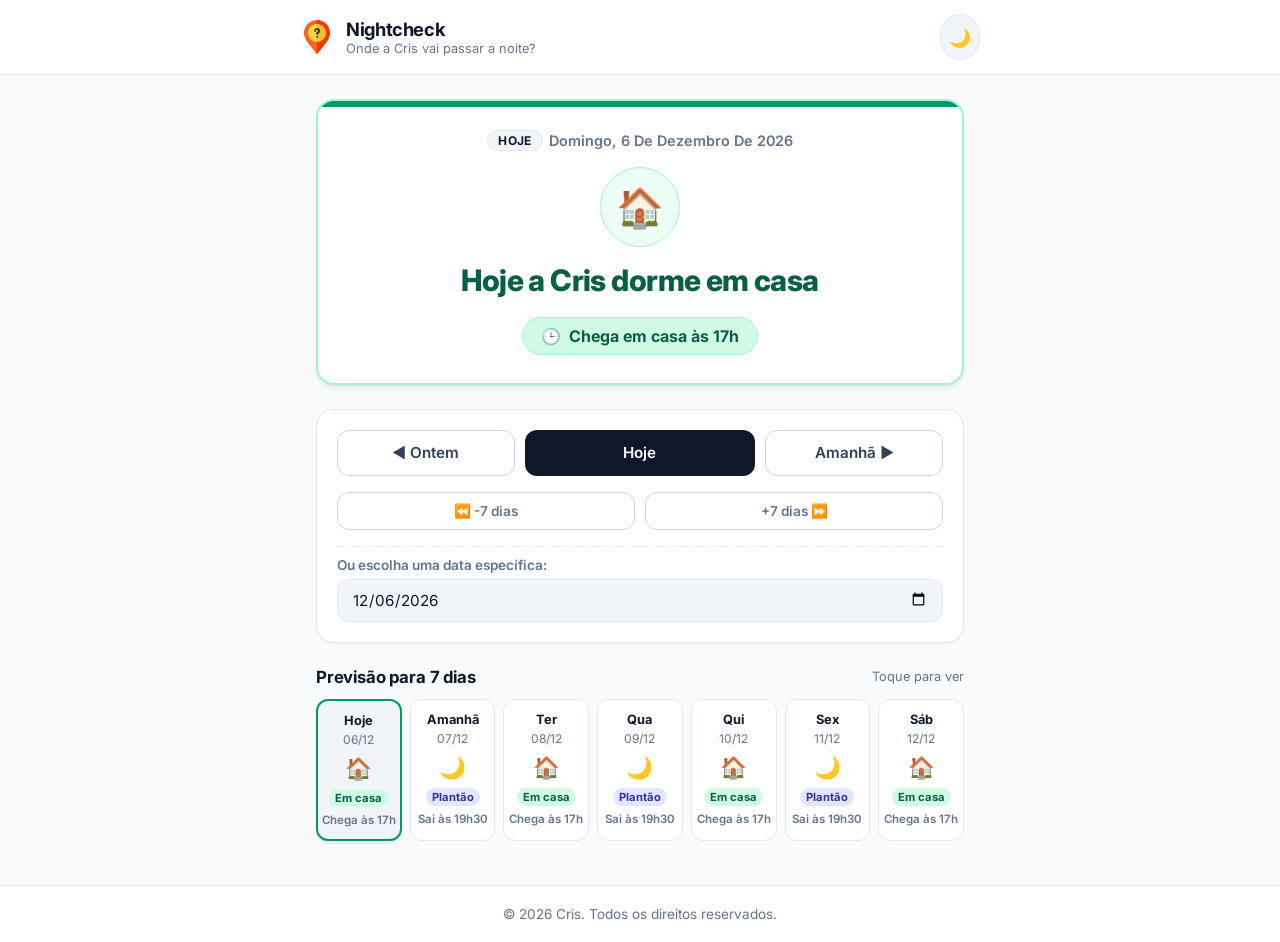
==== commit d4c19dcc: "feat(ui): remodelagem da UX, previsao de 7 dias, PWA, dark mode e documentacao - Correcao de fuso ho" ====
--- a/Index.html
+++ b/Index.html
@@ -2,107 +2,306 @@
 <html lang="pt-BR">
 <head>
     <meta charset="UTF-8">
-    <meta name="viewport" content="width=device-width, initial-scale=1.0">
-    <title>Onde a Cris vai passar a noite?</title>
-    <link rel="icon" type="image/png" href="https://crazy-spy.github.io/Nightcheck/pin.png">
-    <link href="https://fonts.googleapis.com/css2?family=Roboto:wght@400;700&display=swap" rel="stylesheet">
+    <meta name="viewport" content="width=device-width, initial-scale=1.0, maximum-scale=5.0">
+    <title>Nightcheck • Onde a Cris vai passar a noite?</title>
+    
+    <!-- Metatags e Favicon -->
+    <link rel="icon" type="image/png" href="pin.png">
+    <link rel="apple-touch-icon" href="pin.png">
+    <link rel="manifest" href="manifest.json">
+    <meta name="theme-color" content="#059669">
+    <meta name="mobile-web-app-capable" content="yes">
+    <meta name="apple-mobile-web-app-capable" content="yes">
+    <meta name="apple-mobile-web-app-status-bar-style" content="default">
+    <meta name="apple-mobile-web-app-title" content="Nightcheck">
+    <meta name="description" content="Consulte onde a Cris vai passar a noite e os horários previstos de chegada em casa.">
+
+    <!-- Tipografia e Estilos -->
+    <link rel="preconnect" href="https://fonts.googleapis.com">
+    <link rel="preconnect" href="https://fonts.gstatic.com" crossorigin>
+    <link href="https://fonts.googleapis.com/css2?family=Inter:wght@400;500;600;700;800&display=swap" rel="stylesheet">
     <link rel="stylesheet" href="styles.css">
 </head>
 <body>
     <header>
-        <h1>Onde a Cris vai passar a noite?</h1>
+        <div class="header-container">
+            <div class="brand">
+                <img src="pin.png" alt="Nightcheck Logo" class="brand-icon">
+                <div class="brand-text">
+                    <h1>Nightcheck</h1>
+                    <p>Onde a Cris vai passar a noite?</p>
+                </div>
+            </div>
+            <button id="themeToggle" class="theme-toggle-btn" aria-label="Alternar tema claro/escuro" title="Alternar tema">
+                🌙
+            </button>
+        </div>
     </header>
+
     <main>
-        <div id="result"></div>
-        <div class="date-container">
-            <label for="datePicker" class="date-label">Escolha a data:</label>
-            <input type="date" id="datePicker" onchange="checkDate()" class="date-picker">
-        </div>
-        <div class="nav-buttons">
-            <button onclick="navigateDate(-10)">-10</button>
-            <button onclick="navigateDate(-1)">-1</button>
-            <button onclick="navigateToday()">HOJE</button>
-            <button onclick="navigateDate(1)">+1</button>
-            <button onclick="navigateDate(10)">+10</button>
-        </div>
-        <div id="selectedDateValue"></div>
+        <!-- Card Principal de Status -->
+        <section id="statusCard" class="status-card" aria-live="polite">
+            <div class="date-badge">
+                <span id="relativeTag" class="relative-tag" style="display: none;">HOJE</span>
+                <span id="dateText">Carregando data...</span>
+            </div>
+            
+            <div id="iconWrapper" class="icon-wrapper">
+                <span id="statusIcon">🏠</span>
+            </div>
+
+            <h2 id="statusTitle" class="status-title">Dormir em Casa</h2>
+
+            <div>
+                <span id="timeBadge" class="time-badge">
+                    <span>🕒</span>
+                    <strong id="timeText">Chega em casa às 17h</strong>
+                </span>
+            </div>
+        </section>
+
+        <!-- Controles de Navegação -->
+        <section class="controls-container" aria-label="Controles de data">
+            <div class="nav-buttons-primary">
+                <button type="button" class="btn-secondary" onclick="navigateDays(-1)" aria-label="Dia anterior">
+                    ◀ Ontem
+                </button>
+                <button type="button" class="btn-today" onclick="navigateToToday()" aria-label="Ir para hoje">
+                    Hoje
+                </button>
+                <button type="button" class="btn-secondary" onclick="navigateDays(1)" aria-label="Próximo dia">
+                    Amanhã ▶
+                </button>
+            </div>
+
+            <div class="nav-buttons-secondary">
+                <button type="button" class="btn-secondary btn-sm" onclick="navigateDays(-7)" aria-label="Voltar uma semana">
+                    ⏪ -7 dias
+                </button>
+                <button type="button" class="btn-secondary btn-sm" onclick="navigateDays(7)" aria-label="Avançar uma semana">
+                    +7 dias ⏩
+                </button>
+            </div>
+
+            <div class="date-input-group">
+                <label for="datePicker" class="date-input-label">Ou escolha uma data específica:</label>
+                <input type="date" id="datePicker" class="date-picker" onchange="onDatePickerChange()">
+            </div>
+        </section>
+
+        <!-- Previsão dos Próximos 7 Dias -->
+        <section class="forecast-section" aria-label="Previsão dos próximos dias">
+            <div class="section-header">
+                <h2>Previsão para 7 dias</h2>
+                <span>Toque para ver</span>
+            </div>
+            <div id="forecastGrid" class="forecast-grid">
+                <!-- Inserido dinamicamente via JS -->
+            </div>
+        </section>
     </main>
+
     <footer>
-        <p>&copy; 2025 Cris. Todos os direitos reservados.</p>
+        <p>&copy; <span id="currentYear">2026</span> Cris. Todos os direitos reservados.</p>
     </footer>
+
     <script>
+        // Data base da regra: 01 de Setembro de 2024
+        // Dia 01/09/2024: Dorme em Casa (diff = 0 -> 0 % 2 === 0)
+        // Dia 02/09/2024: Dorme Fora (diff = 1 -> 1 % 2 !== 0)
+        const BASE_DATE = new Date(2024, 8, 1, 12, 0, 0);
+
+        // Estado da data atualmente em exibição
+        let activeDate = new Date();
+
+        // Utilitários de data imunes a problemas de timezone UTC
+        function toLocalDateString(date) {
+            const year = date.getFullYear();
+            const month = String(date.getMonth() + 1).padStart(2, '0');
+            const day = String(date.getDate()).padStart(2, '0');
+            return `${year}-${month}-${day}`;
+        }
+
+        function parseLocalDate(dateStr) {
+            if (!dateStr) return new Date();
+            const [year, month, day] = dateStr.split('-').map(Number);
+            return new Date(year, month - 1, day, 12, 0, 0);
+        }
+
+        function getCalendarDayDiff(targetDate, baseDate) {
+            const d1 = new Date(targetDate.getFullYear(), targetDate.getMonth(), targetDate.getDate(), 12, 0, 0);
+            const d2 = new Date(baseDate.getFullYear(), baseDate.getMonth(), baseDate.getDate(), 12, 0, 0);
+            const msPerDay = 1000 * 60 * 60 * 24;
+            return Math.round((d1.getTime() - d2.getTime()) / msPerDay);
+        }
+
         function isNoiteFora(date) {
-            const startDate = new Date('2024-09-01');
-            const diffTime = date.getTime() - startDate.getTime();
-            const diffDays = Math.floor(diffTime / (1000 * 60 * 60 * 24));
-            return diffDays % 2 !== 0;
-        }
-
-        function formatDate(date) {
-            const options = { weekday: 'long', year: 'numeric', month: 'long', day: 'numeric' };
-            const formattedDate = date.toLocaleDateString('pt-BR', options);
-            return formattedDate.charAt(0).toUpperCase() + formattedDate.slice(1);
-        }
-
-        function addOneDay(date) {
-            const newDate = new Date(date);
-            newDate.setDate(newDate.getDate() + 1);
-            return newDate;
-        }
-
-        function updateToday() {
+            const diffDays = getCalendarDayDiff(date, BASE_DATE);
+            return ((diffDays % 2) + 2) % 2 !== 0;
+        }
+
+        function formatFullDate(date) {
+            const weekday = date.toLocaleDateString('pt-BR', { weekday: 'long' });
+            const capitalizedWeekday = weekday.charAt(0).toUpperCase() + weekday.slice(1);
+            const day = date.getDate();
+            const month = date.toLocaleDateString('pt-BR', { month: 'long' });
+            const year = date.getFullYear();
+            return `${capitalizedWeekday}, ${day} de ${month} de ${year}`;
+        }
+
+        function getRelativeLabel(targetDate) {
             const today = new Date();
-            const result = document.getElementById('result');
-            const nextDay = addOneDay(today);
-            if (isNoiteFora(today)) {
-                result.textContent = `Hoje é noite de dormir fora. Em casa até as 19h30.`;
-                result.className = 'fora';
+            const diff = getCalendarDayDiff(targetDate, today);
+            if (diff === 0) return 'HOJE';
+            if (diff === 1) return 'AMANHÃ';
+            if (diff === -1) return 'ONTEM';
+            return null;
+        }
+
+        function renderView(date) {
+            activeDate = new Date(date.getFullYear(), date.getMonth(), date.getDate(), 12, 0, 0);
+            const datePicker = document.getElementById('datePicker');
+            datePicker.value = toLocalDateString(activeDate);
+
+            const statusCard = document.getElementById('statusCard');
+            const relativeTag = document.getElementById('relativeTag');
+            const dateText = document.getElementById('dateText');
+            const statusIcon = document.getElementById('statusIcon');
+            const statusTitle = document.getElementById('statusTitle');
+            const timeText = document.getElementById('timeText');
+
+            const relativeLabel = getRelativeLabel(activeDate);
+            if (relativeLabel) {
+                relativeTag.textContent = relativeLabel;
+                relativeTag.style.display = 'inline-block';
             } else {
-                result.textContent = `Hoje é noite de dormir em casa. Chegará em casa 17h.`;
-                result.className = 'casa';
-            }
-        }
-
-        function checkDate() {
+                relativeTag.style.display = 'none';
+            }
+
+            dateText.textContent = formatFullDate(activeDate);
+
+            const dormeFora = isNoiteFora(activeDate);
+
+            if (dormeFora) {
+                statusCard.className = 'status-card fora';
+                statusIcon.textContent = '🌙';
+                if (relativeLabel === 'HOJE') {
+                    statusTitle.textContent = 'Hoje a Cris dorme no plantão';
+                } else if (relativeLabel === 'AMANHÃ') {
+                    statusTitle.textContent = 'Amanhã a Cris dorme no plantão';
+                } else {
+                    statusTitle.textContent = 'Noite de plantão (dorme fora)';
+                }
+                timeText.textContent = 'Está em casa até as 19h30.';
+            } else {
+                statusCard.className = 'status-card casa';
+                statusIcon.textContent = '🏠';
+                if (relativeLabel === 'HOJE') {
+                    statusTitle.textContent = 'Hoje a Cris dorme em casa';
+                } else if (relativeLabel === 'AMANHÃ') {
+                    statusTitle.textContent = 'Amanhã a Cris dorme em casa';
+                } else {
+                    statusTitle.textContent = 'Noite de dormir em casa';
+                }
+                timeText.textContent = 'Chega em casa às 17h';
+            }
+
+            renderForecast();
+        }
+
+        function renderForecast() {
+            const forecastGrid = document.getElementById('forecastGrid');
+            forecastGrid.innerHTML = '';
+
+            const today = new Date();
+            const diffFromToday = Math.abs(getCalendarDayDiff(activeDate, today));
+            // Se estiver navegando próximo a hoje, inicia por hoje; se foi longe, inicia da activeDate
+            const startDate = diffFromToday <= 6 ? today : activeDate;
+
+            for (let i = 0; i < 7; i++) {
+                const dayDate = new Date(startDate.getFullYear(), startDate.getMonth(), startDate.getDate() + i, 12, 0, 0);
+                const fora = isNoiteFora(dayDate);
+                const isActive = getCalendarDayDiff(dayDate, activeDate) === 0;
+                const relativeLabel = getRelativeLabel(dayDate);
+
+                const card = document.createElement('div');
+                card.className = `forecast-card ${fora ? 'fora' : 'casa'} ${isActive ? 'active' : ''}`;
+                card.tabIndex = 0;
+                card.setAttribute('role', 'button');
+                card.setAttribute('aria-label', `Ver detalhes de ${formatFullDate(dayDate)}`);
+
+                let weekdayLabel = dayDate.toLocaleDateString('pt-BR', { weekday: 'short' }).replace('.', '');
+                if (relativeLabel === 'HOJE') weekdayLabel = 'Hoje';
+                else if (relativeLabel === 'AMANHÃ') weekdayLabel = 'Amanhã';
+
+                const dayMonth = `${String(dayDate.getDate()).padStart(2, '0')}/${String(dayDate.getMonth() + 1).padStart(2, '0')}`;
+
+                card.innerHTML = `
+                    <span class="forecast-weekday">${weekdayLabel}</span>
+                    <span class="forecast-date">${dayMonth}</span>
+                    <span class="forecast-icon">${fora ? '🌙' : '🏠'}</span>
+                    <span class="forecast-pill">${fora ? 'Plantão' : 'Em casa'}</span>
+                    <span class="forecast-time">${fora ? 'Sai às 19h30' : 'Chega às 17h'}</span>
+                `;
+
+                card.onclick = () => renderView(dayDate);
+                card.onkeydown = (e) => {
+                    if (e.key === 'Enter' || e.key === ' ') {
+                        e.preventDefault();
+                        renderView(dayDate);
+                    }
+                };
+
+                forecastGrid.appendChild(card);
+            }
+        }
+
+        function navigateDays(days) {
+            const nextDate = new Date(activeDate.getFullYear(), activeDate.getMonth(), activeDate.getDate() + days, 12, 0, 0);
+            renderView(nextDate);
+        }
+
+        function navigateToToday() {
+            renderView(new Date());
+        }
+
+        function onDatePickerChange() {
             const datePicker = document.getElementById('datePicker');
-            const selectedDate = new Date(datePicker.value);
-            const result = document.getElementById('result');
-            const selectedDateValue = document.getElementById('selectedDateValue');
-            if (isNaN(selectedDate)) {
-                result.textContent = 'Por favor, selecione uma data válida.';
-                result.className = '';
-                return;
-            }
-            const nextDay = addOneDay(selectedDate);
-            const formattedDate = formatDate(nextDay);
-            if (isNoiteFora(selectedDate)) {
-                result.textContent = `${formattedDate} é noite de dormir fora. Em casa até as 19h30.`;
-                result.className = 'fora';
+            if (datePicker.value) {
+                renderView(parseLocalDate(datePicker.value));
+            }
+        }
+
+        // ================= TEMA ESCURO / CLARO =================
+        const themeToggle = document.getElementById('themeToggle');
+        
+        function initTheme() {
+            const savedTheme = localStorage.getItem('nightcheck_theme');
+            const prefersDark = window.matchMedia && window.matchMedia('(prefers-color-scheme: dark)').matches;
+            
+            if (savedTheme === 'dark' || (!savedTheme && prefersDark)) {
+                document.documentElement.setAttribute('data-theme', 'dark');
+                themeToggle.textContent = '☀️';
             } else {
-                result.textContent = `${formattedDate} é noite de dormir em casa. Chegará em casa 17h`;
-                result.className = 'casa';
-            }
-        }
-
-        function navigateDate(days) {
-            const datePicker = document.getElementById('datePicker');
-            let selectedDate = new Date(datePicker.value);
-            if (isNaN(selectedDate)) {
-                selectedDate = new Date();
-            }
-            selectedDate.setDate(selectedDate.getDate() + days);
-            datePicker.value = selectedDate.toISOString().split('T')[0];
-            checkDate();
-        }
-
-        function navigateToday() {
-            const datePicker = document.getElementById('datePicker');
-            const today = new Date();
-            datePicker.value = today.toISOString().split('T')[0];
-            checkDate();
-        }
-
-        updateToday();
+                document.documentElement.setAttribute('data-theme', 'light');
+                themeToggle.textContent = '🌙';
+            }
+        }
+
+        themeToggle.addEventListener('click', () => {
+            const currentTheme = document.documentElement.getAttribute('data-theme');
+            const nextTheme = currentTheme === 'dark' ? 'light' : 'dark';
+            document.documentElement.setAttribute('data-theme', nextTheme);
+            themeToggle.textContent = nextTheme === 'dark' ? '☀️' : '🌙';
+            localStorage.setItem('nightcheck_theme', nextTheme);
+        });
+
+        // Ano dinâmico no footer
+        document.getElementById('currentYear').textContent = new Date().getFullYear();
+
+        // Inicialização
+        initTheme();
+        navigateToToday();
     </script>
 </body>
 </html>
--- a/styles.css
+++ b/styles.css
@@ -1,103 +1,563 @@
-body {
-    font-family: 'Roboto', sans-serif;
-    text-align: center;
+:root {
+    --bg-app: #f8fafc;
+    --bg-card: #ffffff;
+    --bg-card-subtle: #f1f5f9;
+    --text-main: #0f172a;
+    --text-muted: #64748b;
+    --border-subtle: #e2e8f0;
+    --shadow-sm: 0 1px 2px 0 rgba(0, 0, 0, 0.05);
+    --shadow-md: 0 4px 6px -1px rgba(0, 0, 0, 0.07), 0 2px 4px -2px rgba(0, 0, 0, 0.05);
+    --shadow-lg: 0 10px 15px -3px rgba(0, 0, 0, 0.08), 0 4px 6px -4px rgba(0, 0, 0, 0.04);
+
+    /* Cores - Em Casa (Esmeralda / Menta) */
+    --casa-primary: #059669;
+    --casa-bg: #ecfdf5;
+    --casa-border: #a7f3d0;
+    --casa-text: #065f46;
+    --casa-badge-bg: #d1fae5;
+
+    /* Cores - Fora (Índigo / Noturno) */
+    --fora-primary: #4f46e5;
+    --fora-bg: #eef2ff;
+    --fora-border: #c7d2fe;
+    --fora-text: #3730a3;
+    --fora-badge-bg: #e0e7ff;
+
+    /* Botões & Interação */
+    --btn-primary-bg: #0f172a;
+    --btn-primary-text: #ffffff;
+    --btn-primary-hover: #1e293b;
+    --btn-secondary-bg: #ffffff;
+    --btn-secondary-text: #334155;
+    --btn-secondary-border: #cbd5e1;
+    --btn-secondary-hover: #f1f5f9;
+    --radius-sm: 8px;
+    --radius-md: 12px;
+    --radius-lg: 18px;
+    --radius-full: 9999px;
+}
+
+[data-theme="dark"] {
+    --bg-app: #0b0f17;
+    --bg-card: #151d2a;
+    --bg-card-subtle: #1e293b;
+    --text-main: #f8fafc;
+    --text-muted: #94a3b8;
+    --border-subtle: #263346;
+    --shadow-sm: 0 1px 2px 0 rgba(0, 0, 0, 0.4);
+    --shadow-md: 0 4px 6px -1px rgba(0, 0, 0, 0.4);
+    --shadow-lg: 0 10px 20px -3px rgba(0, 0, 0, 0.5);
+
+    /* Cores - Em Casa (Dark) */
+    --casa-primary: #34d399;
+    --casa-bg: rgba(16, 185, 129, 0.12);
+    --casa-border: rgba(52, 211, 153, 0.25);
+    --casa-text: #6ee7b7;
+    --casa-badge-bg: rgba(16, 185, 129, 0.22);
+
+    /* Cores - Fora (Dark) */
+    --fora-primary: #818cf8;
+    --fora-bg: rgba(99, 102, 241, 0.12);
+    --fora-border: rgba(129, 140, 248, 0.25);
+    --fora-text: #a5b4fc;
+    --fora-badge-bg: rgba(99, 102, 241, 0.22);
+
+    /* Botões & Interação (Dark) */
+    --btn-primary-bg: #38bdf8;
+    --btn-primary-text: #0b0f17;
+    --btn-primary-hover: #7dd3fc;
+    --btn-secondary-bg: #1e293b;
+    --btn-secondary-text: #e2e8f0;
+    --btn-secondary-border: #334155;
+    --btn-secondary-hover: #2d3d52;
+}
+
+* {
+    box-sizing: border-box;
     margin: 0;
     padding: 0;
-    background-color: #f0f0f0;
-    color: #333;
-}
-
+}
+
+body {
+    font-family: 'Inter', -apple-system, BlinkMacSystemFont, 'Segoe UI', Roboto, Helvetica, Arial, sans-serif;
+    background-color: var(--bg-app);
+    color: var(--text-main);
+    min-height: 100vh;
+    display: flex;
+    flex-direction: column;
+    justify-content: space-between;
+    text-rendering: optimizeLegibility;
+    -webkit-font-smoothing: antialiased;
+    transition: background-color 0.3s ease, color 0.3s ease;
+}
+
+/* ================= HEADER ================= */
 header {
-    background-color: #4caf50;
-    color: white;
-    padding: 20px 0;
-}
-
-h1 {
-    margin: 0;
-    font-size: 2.5em;
-}
-
+    background: var(--bg-card);
+    border-bottom: 1px solid var(--border-subtle);
+    padding: 14px 20px;
+    position: sticky;
+    top: 0;
+    z-index: 20;
+    transition: background-color 0.3s ease, border-color 0.3s ease;
+}
+
+.header-container {
+    max-width: 680px;
+    margin: 0 auto;
+    display: flex;
+    align-items: center;
+    justify-content: space-between;
+}
+
+.brand {
+    display: flex;
+    align-items: center;
+    gap: 12px;
+}
+
+.brand-icon {
+    width: 34px;
+    height: 34px;
+    border-radius: var(--radius-sm);
+    object-fit: contain;
+}
+
+.brand-text h1 {
+    font-size: 1.15rem;
+    font-weight: 700;
+    letter-spacing: -0.02em;
+    color: var(--text-main);
+    line-height: 1.2;
+}
+
+.brand-text p {
+    font-size: 0.8rem;
+    color: var(--text-muted);
+}
+
+.theme-toggle-btn {
+    background: var(--bg-card-subtle);
+    border: 1px solid var(--border-subtle);
+    color: var(--text-main);
+    border-radius: var(--radius-full);
+    width: 40px;
+    height: 40px;
+    display: flex;
+    align-items: center;
+    justify-content: center;
+    cursor: pointer;
+    font-size: 1.1rem;
+    transition: transform 0.2s ease, background-color 0.2s ease;
+}
+
+.theme-toggle-btn:hover {
+    transform: scale(1.06);
+}
+
+/* ================= MAIN CONTENT ================= */
 main {
-    margin-top: 50px;
-}
-
-.date-container {
-    margin: 20px auto;
+    max-width: 680px;
+    width: 100%;
+    margin: 0 auto;
+    padding: 24px 16px 40px;
+    flex: 1;
     display: flex;
     flex-direction: column;
-    align-items: center;
-}
-
-.date-label {
-    font-size: 1.2em;
-    margin-bottom: 10px;
-    color: #555;
+    gap: 24px;
+}
+
+/* ================= CARD PRINCIPAL DE STATUS ================= */
+.status-card {
+    background-color: var(--bg-card);
+    border: 2px solid var(--border-subtle);
+    border-radius: var(--radius-lg);
+    padding: 28px 24px;
+    text-align: center;
+    box-shadow: var(--shadow-md);
+    transition: all 0.3s cubic-bezier(0.4, 0, 0.2, 1);
+    position: relative;
+    overflow: hidden;
+}
+
+.status-card::before {
+    content: '';
+    position: absolute;
+    top: 0;
+    left: 0;
+    right: 0;
+    height: 6px;
+    background: var(--border-subtle);
+    transition: background 0.3s ease;
+}
+
+/* Variação Em Casa */
+.status-card.casa {
+    border-color: var(--casa-border);
+    background-color: var(--bg-card);
+}
+
+.status-card.casa::before {
+    background: var(--casa-primary);
+}
+
+.status-card.casa .icon-wrapper {
+    background-color: var(--casa-bg);
+    color: var(--casa-primary);
+    border: 1px solid var(--casa-border);
+}
+
+.status-card.casa .status-title {
+    color: var(--casa-text);
+}
+
+.status-card.casa .time-badge {
+    background-color: var(--casa-badge-bg);
+    color: var(--casa-text);
+    border: 1px solid var(--casa-border);
+}
+
+/* Variação Fora */
+.status-card.fora {
+    border-color: var(--fora-border);
+    background-color: var(--bg-card);
+}
+
+.status-card.fora::before {
+    background: var(--fora-primary);
+}
+
+.status-card.fora .icon-wrapper {
+    background-color: var(--fora-bg);
+    color: var(--fora-primary);
+    border: 1px solid var(--fora-border);
+}
+
+.status-card.fora .status-title {
+    color: var(--fora-text);
+}
+
+.status-card.fora .time-badge {
+    background-color: var(--fora-badge-bg);
+    color: var(--fora-text);
+    border: 1px solid var(--fora-border);
+}
+
+/* Elementos internos do Card */
+.date-badge {
+    display: inline-flex;
+    align-items: center;
+    gap: 6px;
+    font-size: 0.9rem;
+    font-weight: 600;
+    color: var(--text-muted);
+    margin-bottom: 16px;
+    text-transform: capitalize;
+}
+
+.date-badge .relative-tag {
+    background: var(--bg-card-subtle);
+    padding: 2px 10px;
+    border-radius: var(--radius-full);
+    font-size: 0.75rem;
+    font-weight: 700;
+    letter-spacing: 0.03em;
+    text-transform: uppercase;
+    color: var(--text-main);
+    border: 1px solid var(--border-subtle);
+}
+
+.icon-wrapper {
+    width: 80px;
+    height: 80px;
+    border-radius: 50%;
+    margin: 0 auto 16px;
+    display: flex;
+    align-items: center;
+    justify-content: center;
+    font-size: 2.4rem;
+    transition: all 0.3s ease;
+}
+
+.status-title {
+    font-size: 1.85rem;
+    font-weight: 800;
+    line-height: 1.2;
+    margin-bottom: 12px;
+    letter-spacing: -0.02em;
+}
+
+.time-badge {
+    display: inline-flex;
+    align-items: center;
+    gap: 8px;
+    padding: 8px 18px;
+    border-radius: var(--radius-full);
+    font-size: 1rem;
+    font-weight: 600;
+    margin-top: 6px;
+}
+
+/* ================= CONTROLES DE NAVEGAÇÃO ================= */
+.controls-container {
+    background: var(--bg-card);
+    border: 1px solid var(--border-subtle);
+    border-radius: var(--radius-lg);
+    padding: 20px;
+    box-shadow: var(--shadow-sm);
+    display: flex;
+    flex-direction: column;
+    gap: 16px;
+}
+
+.nav-buttons-primary {
+    display: grid;
+    grid-template-columns: 1fr 1.3fr 1fr;
+    gap: 10px;
+}
+
+.nav-buttons-secondary {
+    display: grid;
+    grid-template-columns: 1fr 1fr;
+    gap: 10px;
+}
+
+button {
+    font-family: inherit;
+    font-size: 0.95rem;
+    font-weight: 600;
+    padding: 12px 14px;
+    border-radius: var(--radius-md);
+    cursor: pointer;
+    transition: all 0.2s ease;
+    display: inline-flex;
+    align-items: center;
+    justify-content: center;
+    gap: 6px;
+    min-height: 46px;
+}
+
+.btn-secondary {
+    background: var(--btn-secondary-bg);
+    color: var(--btn-secondary-text);
+    border: 1px solid var(--btn-secondary-border);
+}
+
+.btn-secondary:hover {
+    background: var(--btn-secondary-hover);
+    border-color: var(--text-muted);
+}
+
+.btn-today {
+    background: var(--btn-primary-bg);
+    color: var(--btn-primary-text);
+    border: 1px solid transparent;
+}
+
+.btn-today:hover {
+    background: var(--btn-primary-hover);
+    transform: translateY(-1px);
+    box-shadow: var(--shadow-sm);
+}
+
+.btn-sm {
+    font-size: 0.85rem;
+    padding: 8px 12px;
+    min-height: 38px;
+    color: var(--text-muted);
+}
+
+.date-input-group {
+    display: flex;
+    flex-direction: column;
+    gap: 6px;
+    padding-top: 10px;
+    border-top: 1px dashed var(--border-subtle);
+}
+
+.date-input-label {
+    font-size: 0.85rem;
+    font-weight: 600;
+    color: var(--text-muted);
 }
 
 .date-picker {
-    padding: 10px;
-    font-size: 1em;
-    border: 1px solid #ccc;
-    border-radius: 5px;
-    box-shadow: 0 4px 6px rgba(0, 0, 0, 0.1);
-    transition: border-color 0.3s, box-shadow 0.3s;
+    font-family: inherit;
+    font-size: 0.95rem;
+    color: var(--text-main);
+    background-color: var(--bg-card-subtle);
+    border: 1px solid var(--border-subtle);
+    border-radius: var(--radius-md);
+    padding: 10px 14px;
+    width: 100%;
+    outline: none;
+    transition: border-color 0.2s, box-shadow 0.2s;
 }
 
 .date-picker:focus {
-    border-color: #4caf50;
-    box-shadow: 0 0 8px rgba(76, 175, 80, 0.5);
-    outline: none;
-}
-
-#result {
-    font-size: 2em;
-    margin: 20px auto;
-    padding: 10px;
-    border-radius: 8px;
-    width: 80%;
-    transition: background-color 0.3s, color 0.3s;
-}
-
-.nav-buttons {
-    margin: 20px auto;
-    display: flex;
-    justify-content: center;
-    gap: 10px;
-}
-
-.nav-buttons button {
-    padding: 10px 20px;
-    font-size: 1em;
-    border: none;
-    border-radius: 5px;
+    border-color: var(--casa-primary);
+    box-shadow: 0 0 0 3px rgba(16, 185, 129, 0.2);
+}
+
+/* ================= PREVISÃO DOS PRÓXIMOS DIAS ================= */
+.forecast-section {
+    display: flex;
+    flex-direction: column;
+    gap: 12px;
+}
+
+.section-header {
+    display: flex;
+    align-items: center;
+    justify-content: space-between;
+}
+
+.section-header h2 {
+    font-size: 1.05rem;
+    font-weight: 700;
+    color: var(--text-main);
+    letter-spacing: -0.01em;
+}
+
+.section-header span {
+    font-size: 0.8rem;
+    color: var(--text-muted);
+}
+
+.forecast-grid {
+    display: grid;
+    grid-template-columns: repeat(7, 1fr);
+    gap: 8px;
+    overflow-x: auto;
+    padding-bottom: 4px;
+}
+
+.forecast-card {
+    background: var(--bg-card);
+    border: 1px solid var(--border-subtle);
+    border-radius: var(--radius-md);
+    padding: 12px 6px;
+    text-align: center;
     cursor: pointer;
-    box-shadow: 0 4px 6px rgba(0, 0, 0, 0.1);
-    transition: background-color 0.3s, transform 0.3s;
-}
-
-.nav-buttons button:hover {
-    background-color: #ddd;
-    transform: scale(1.05);
-}
-
-.fora {
-    color: red;
-    background-color: #ffe6e6;
-}
-
-.casa {
-    color: green;
-    background-color: #e6ffe6;
-}
-
+    transition: all 0.2s ease;
+    display: flex;
+    flex-direction: column;
+    align-items: center;
+    gap: 4px;
+    user-select: none;
+    min-width: 76px;
+}
+
+.forecast-card:hover {
+    transform: translateY(-2px);
+    box-shadow: var(--shadow-sm);
+    border-color: var(--text-muted);
+}
+
+.forecast-card.active {
+    border-width: 2px;
+    border-color: var(--text-main);
+    box-shadow: var(--shadow-md);
+    background-color: var(--bg-card-subtle);
+}
+
+.forecast-card.active.casa {
+    border-color: var(--casa-primary);
+}
+
+.forecast-card.active.fora {
+    border-color: var(--fora-primary);
+}
+
+.forecast-weekday {
+    font-size: 0.8rem;
+    font-weight: 700;
+    color: var(--text-main);
+    text-transform: capitalize;
+}
+
+.forecast-date {
+    font-size: 0.75rem;
+    color: var(--text-muted);
+}
+
+.forecast-icon {
+    font-size: 1.35rem;
+    margin: 4px 0;
+}
+
+.forecast-pill {
+    font-size: 0.7rem;
+    font-weight: 700;
+    padding: 2px 6px;
+    border-radius: var(--radius-full);
+}
+
+.forecast-card.casa .forecast-pill {
+    background: var(--casa-badge-bg);
+    color: var(--casa-text);
+}
+
+.forecast-card.fora .forecast-pill {
+    background: var(--fora-badge-bg);
+    color: var(--fora-text);
+}
+
+.forecast-time {
+    font-size: 0.72rem;
+    color: var(--text-muted);
+    font-weight: 600;
+    white-space: nowrap;
+    margin-top: 2px;
+}
+
+/* ================= FOOTER ================= */
 footer {
-    margin-top: 50px;
-    padding: 10px 0;
-    background-color: #333;
-    color: white;
-}
-
-footer p {
-    margin: 0;
-}
+    border-top: 1px solid var(--border-subtle);
+    padding: 20px;
+    text-align: center;
+    background: var(--bg-card);
+    color: var(--text-muted);
+    font-size: 0.85rem;
+}
+
+/* ================= RESPONSIVO MOBILE ================= */
+@media (max-width: 600px) {
+    main {
+        padding: 16px 12px 32px;
+        gap: 18px;
+    }
+
+    .status-card {
+        padding: 22px 16px;
+    }
+
+    .status-title {
+        font-size: 1.5rem;
+    }
+
+    .icon-wrapper {
+        width: 68px;
+        height: 68px;
+        font-size: 2rem;
+    }
+
+    .time-badge {
+        font-size: 0.9rem;
+        padding: 6px 14px;
+    }
+
+    .forecast-grid {
+        display: flex;
+        overflow-x: auto;
+        scroll-snap-type: x mandatory;
+        -webkit-overflow-scrolling: touch;
+        padding-bottom: 8px;
+    }
+
+    .forecast-card {
+        flex: 0 0 calc(28% - 6px);
+        scroll-snap-align: start;
+        min-width: 88px;
+    }
+}
